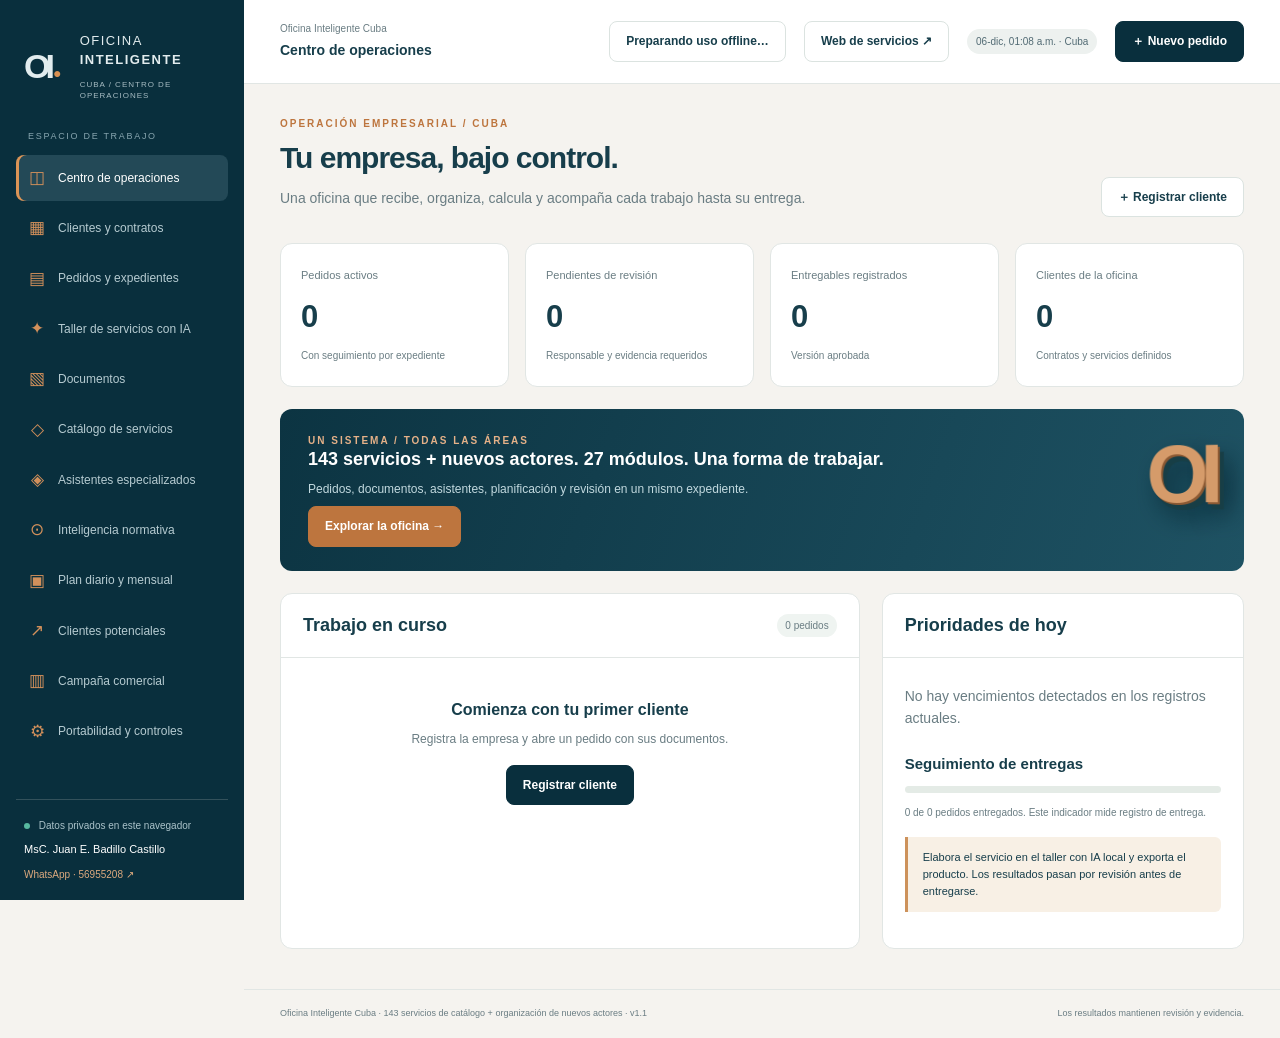
==== suite/web/app/index.html @ 15d46f13 "Integra Oficina Inteligente Cuba: 143 servicios, IA local, entregables y planificación" ====
<!doctype html>
<html lang="es"><head><meta charset="utf-8"><meta name="viewport" content="width=device-width,initial-scale=1"><meta name="theme-color" content="#092f3d"><link rel="manifest" href="manifest.webmanifest"><title>Oficina Inteligente Cuba · Centro de operaciones</title><link rel="stylesheet" href="style.css"></head>
<body><a class="skip" href="#main">Ir al contenido</a><aside class="sidebar"><a class="brand" href="#inicio"><span class="mark">OI<span>●</span></span><span>OFICINA<br><b>INTELIGENTE</b><small>CUBA / CENTRO DE OPERACIONES</small></span></a><div class="side-label">ESPACIO DE TRABAJO</div><nav id="nav" aria-label="Módulos de la oficina"></nav><div class="side-bottom"><span class="dot"></span> Datos privados en este navegador<p>MsC. Juan E. Badillo Castillo</p><a href="https://wa.me/5356955208" target="_blank" rel="noopener">WhatsApp · 56955208 ↗</a></div></aside><div class="workspace"><header class="topbar"><button id="menu" class="icon" aria-label="Abrir navegación">☰</button><div><span class="crumb">Oficina Inteligente Cuba</span><strong id="section-label">Centro de operaciones</strong></div><div class="top-actions"><button class="btn" id="offline-status" aria-label="Estado sin conexión">Preparando uso offline…</button><a class="btn" href="../">Web de servicios ↗</a><span class="chip" id="clock">America/Havana</span><button class="btn primary" data-action="new-case">＋ Nuevo pedido</button></div></header><main id="main" tabindex="-1"></main><footer>Oficina Inteligente Cuba · 143 servicios de catálogo + organización de nuevos actores · v1.1 <span>Los resultados mantienen revisión y evidencia.</span></footer></div><dialog id="modal"><div class="dialog-head"><h2 id="modal-title"></h2><button class="icon" id="close-modal" aria-label="Cerrar">✕</button></div><div id="modal-body"></div></dialog><div id="toast" role="status" aria-live="polite"></div><script src="data.js" defer></script><script src="zip.js" defer></script><script src="motor.js" defer></script><script src="workflows.js" defer></script><script src="ai.js" defer></script><script src="extractors.js" defer></script><script src="deliverables.js" defer></script><script src="browser-office.js" defer></script><script src="app.js" defer></script></body></html>
---- suite/web/app/style.css ----
:root{--navy:#092f3d;--ink:#173e4b;--muted:#6a7d83;--cream:#f5f3ef;--copper:#bd753e;--line:#e1e6e4;--white:#fff;--green:#207d69;--red:#b74343}*{box-sizing:border-box}body{margin:0;background:var(--cream);font:14px/1.55 Arial,Helvetica,sans-serif;color:var(--ink)}button,input,select,textarea{font:inherit}button,a,input,select,textarea{touch-action:manipulation}button,a{transition:background .2s,color .2s,transform .2s}a{color:inherit}button{cursor:pointer}button:disabled{cursor:wait;opacity:.6}a:focus-visible,button:focus-visible,input:focus-visible,textarea:focus-visible,select:focus-visible{outline:3px solid #d89b63;outline-offset:3px}.skip{position:absolute;left:12px;top:-80px;z-index:100;background:white;padding:10px}.skip:focus{top:10px}.sidebar{width:244px;position:fixed;inset:0 auto 0 0;background:var(--navy);color:#e2ecee;display:flex;flex-direction:column;padding:28px 16px 18px}.brand{display:flex;text-decoration:none;gap:13px;align-items:center;padding:4px 8px 28px;letter-spacing:1.5px;line-height:1.45;font-size:13px}.brand small{display:block;font-size:8px;color:#a6bbc2;letter-spacing:1px;margin-top:9px}.mark{font-size:34px;font-weight:800;letter-spacing:-5px;position:relative;width:50px}.mark span{color:#d89052;font-size:14px;margin-left:3px;letter-spacing:0}.side-label{font-size:9px;letter-spacing:1.7px;color:#87a5af;padding:0 12px 11px}nav{display:grid;gap:4px}nav a{text-decoration:none;padding:10px 12px;border-radius:8px;display:flex;gap:12px;align-items:center;color:#b6cbd1;font-size:12px}nav a.active,nav a:hover{background:#234957;color:white}nav a.active{box-shadow:inset 3px 0 #db9456}nav .navicon{width:18px;font-size:17px;text-align:center;color:#d2905b}.side-bottom{margin-top:auto;font-size:10px;border-top:1px solid #33515b;padding:18px 8px 0;color:#abc3ca}.side-bottom p{color:white;font-size:11px}.side-bottom a{text-decoration:none;color:#deaa7e}.dot{display:inline-block;width:6px;height:6px;background:#57b9a0;border-radius:50%;margin-right:6px}.workspace{margin-left:244px}.topbar{height:84px;display:flex;justify-content:space-between;align-items:center;padding:0 36px;background:#fff;border-bottom:1px solid var(--line)}.crumb{display:block;color:var(--muted);font-size:10px;margin-bottom:3px}.topbar strong{font-size:14px}.top-actions{display:flex;gap:18px;align-items:center}.chip,.badge{display:inline-block;font-size:10px;padding:5px 9px;border-radius:30px;background:#edf1ef;color:#526b74}.btn{border:1px solid #dbe3e0;border-radius:8px;padding:10px 16px;background:white;color:var(--ink);font-weight:600;font-size:12px;text-decoration:none;display:inline-flex;align-items:center;gap:6px}.btn:hover{background:#ebeeeb}.btn.primary{background:var(--navy);border-color:var(--navy);color:white}.btn.primary:hover{background:#1a4e60}.btn.copper{background:var(--copper);color:white;border-color:var(--copper)}.btn.small{padding:6px 10px;font-size:11px}.icon{border:0;background:transparent;color:inherit;font-size:19px;padding:8px}#menu{display:none}main{padding:32px 36px 40px;min-height:calc(100vh - 126px);max-width:1640px;margin:auto}.eyebrow{letter-spacing:2px;font-size:10px;text-transform:uppercase;color:var(--copper);font-weight:bold}h1{font-size:30px;letter-spacing:-1px;line-height:1.2;margin:8px 0 12px}h2{font-size:18px;line-height:1.3;margin:0}h3{font-size:15px;line-height:1.4;margin:7px 0}p{margin:8px 0}.muted{color:var(--muted)}.intro{display:flex;justify-content:space-between;gap:20px;align-items:end;margin-bottom:26px}.intro p{max-width:630px}.stats{display:grid;grid-template-columns:repeat(4,1fr);gap:16px;margin:22px 0}.stat{background:white;border:1px solid var(--line);border-radius:12px;padding:20px}.stat .label{color:var(--muted);font-size:11px}.stat strong{font-size:31px;display:block;margin:7px 0 3px;font-weight:700;letter-spacing:-1px}.stat small{color:var(--muted);font-size:10px}.grid{display:grid;grid-template-columns:repeat(3,1fr);gap:16px}.split{display:grid;grid-template-columns:1.6fr 1fr;gap:22px}.panel,.card{background:white;border:1px solid var(--line);border-radius:12px;overflow:hidden}.panel-head{display:flex;justify-content:space-between;align-items:center;padding:20px 22px;border-bottom:1px solid var(--line)}.panel-body{padding:20px 22px}.card{padding:22px;position:relative}.card:hover{border-color:#b7c9c8}.card .tag{font-size:9px;letter-spacing:1px;color:var(--copper);text-transform:uppercase}.card p{font-size:12px;color:var(--muted)}.card .card-foot{display:flex;justify-content:space-between;align-items:center;margin-top:20px;gap:8px}.card.agent:before{content:'';display:block;width:38px;height:38px;background:linear-gradient(140deg,#244f5e,#083342);border-radius:12px;box-shadow:4px 5px 0 #ead9c7;margin-bottom:16px}.agent:nth-child(3n):before{background:linear-gradient(130deg,#d3955f,#aa6330)}.searchbar{display:flex;gap:12px;margin:22px 0;flex-wrap:wrap}.searchbar input{flex:1;min-width:230px}.searchbar select{max-width:300px}input,select,textarea{border:1px solid #d8e1df;border-radius:7px;padding:10px 12px;background:white;color:var(--ink);width:100%}textarea{min-height:110px;resize:vertical}label{display:block;font-size:11px;font-weight:600;margin:13px 0 5px}.form-grid{display:grid;grid-template-columns:1fr 1fr;gap:0 16px}.form-grid .full{grid-column:1/-1}.form-actions{display:flex;justify-content:flex-end;gap:10px;margin-top:24px}.hint{font-size:10px;color:var(--muted);margin-top:6px}.table-wrap{overflow:auto}table{width:100%;border-collapse:collapse;text-align:left}th{font-size:9px;text-transform:uppercase;letter-spacing:.7px;color:var(--muted);padding:11px 15px;background:#f7f9f8;white-space:nowrap}td{padding:14px 15px;border-bottom:1px solid #edf0ee;font-size:11px}td a,td button{text-decoration:none}.table-name{font-weight:600;display:block;color:var(--ink);font-size:12px}.badge.green{background:#e2f0eb;color:#1d7560}.badge.amber{background:#faf0db;color:#986d21}.badge.red{background:#fbeaea;color:#ad3e3e}.empty{padding:40px 25px;text-align:center;color:var(--muted);font-size:12px}.empty strong{display:block;font-size:16px;color:var(--ink);margin-bottom:7px}.empty .btn{margin-top:16px}.hero-panel{background:linear-gradient(110deg,#0c3442,#1e5263);padding:24px 28px;color:white;display:flex;justify-content:space-between;border-radius:12px;gap:25px;margin-bottom:22px;position:relative;overflow:hidden}.hero-panel .eyebrow{color:#e5b188}.hero-panel p{font-size:12px;color:#c2d9df}.hero-symbol{font-size:82px;line-height:1;font-weight:800;letter-spacing:-8px;color:#d59b6a;transform:perspective(400px) rotateY(-14deg);text-shadow:2px 2px 0 #8b5933,6px 7px 0 #173e46,10px 13px 24px #062835}.alert-row{display:flex;gap:12px;padding:14px 0;border-bottom:1px solid var(--line)}.alert-row .alert-icon{width:26px;height:26px;border-radius:7px;background:#fff0db;color:#b97b34;text-align:center;line-height:26px}.alert-row p{font-size:11px;margin:0}.alert-row small{font-size:10px;color:var(--muted)}.progress{height:7px;border-radius:6px;background:#e4ebe6;overflow:hidden;margin:12px 0}.progress span{height:100%;display:block;background:var(--green)}.metric-list{display:grid;grid-template-columns:repeat(2,1fr);gap:12px}.metric{padding:15px;background:#f4f7f5;border-radius:8px}.metric b{display:block;font-size:20px}.metric span{font-size:10px;color:var(--muted)}.detail-actions{display:flex;gap:8px;flex-wrap:wrap;margin:18px 0}.notice{font-size:11px;background:#f8f0e5;border-left:3px solid #cd925b;padding:12px 15px;border-radius:0 6px 6px 0;margin:16px 0}.code{background:#f5f8f6;padding:15px;border-radius:8px;font-size:11px;white-space:pre-wrap;overflow-wrap:anywhere;max-height:400px;overflow:auto}.checkline{display:flex;align-items:center;gap:9px;margin:15px 0;font-size:11px}.checkline input{width:auto}.gallery{display:grid;grid-template-columns:repeat(4,1fr);gap:18px}.gallery figure{margin:0}.gallery img{width:100%;height:auto;border-radius:12px;box-shadow:0 7px 18px #092f3d16}.gallery figcaption{font-size:11px;margin:10px 0 20px;font-weight:600}.kanban{display:grid;grid-template-columns:repeat(4,1fr);gap:15px}.kanban-col{background:#eaf0ed;border-radius:12px;padding:15px}.kanban-col h3{font-size:12px;margin-bottom:15px}.lead-card{background:white;border-radius:8px;padding:15px;margin-bottom:12px;border:1px solid #dce5e0}.lead-card p{font-size:11px;color:var(--muted)}dialog{width:min(800px,95vw);border:1px solid var(--line);border-radius:15px;padding:0;color:var(--ink);max-height:90vh;box-shadow:0 30px 90px #092f3d44}dialog::backdrop{background:#092f3d88;backdrop-filter:blur(3px)}.dialog-head{display:flex;justify-content:space-between;align-items:center;border-bottom:1px solid var(--line);padding:20px 25px;position:sticky;top:0;background:white;z-index:1}#modal-body{padding:22px 25px}#toast{position:fixed;right:25px;bottom:24px;max-width:420px;background:#092f3d;color:white;border-radius:8px;padding:13px 20px;box-shadow:0 5px 30px #092f3d33;z-index:100;opacity:0;transform:translateY(15px);pointer-events:none;transition:.2s}#toast.visible{opacity:1;transform:translateY(0)}footer{border-top:1px solid var(--line);padding:17px 36px;font-size:9px;color:var(--muted);display:flex;justify-content:space-between;gap:15px}.nowrap{white-space:nowrap}.count{background:#eff4f1;padding:4px 8px;border-radius:20px;color:var(--muted);font-size:10px}ol,ul{padding-left:20px;font-size:12px}li{margin:8px 0}@media(max-width:1150px){.grid{grid-template-columns:repeat(2,1fr)}.gallery{grid-template-columns:repeat(3,1fr)}.chip{display:none}.kanban{grid-template-columns:repeat(2,1fr)}.split{grid-template-columns:1fr}}@media(max-width:800px){.sidebar{transform:translateX(-100%);z-index:40;transition:.2s}.sidebar.open{transform:none;box-shadow:10px 0 50px #092f3d55}.workspace{margin-left:0}.topbar{padding:0 18px;gap:12px}.topbar>div:first-of-type{margin-right:auto}#menu{display:block}main{padding:24px 18px}.stats{grid-template-columns:repeat(2,1fr)}.grid,.gallery{grid-template-columns:repeat(2,1fr)}.intro{align-items:start;flex-direction:column}h1{font-size:26px}footer{padding:15px 18px;display:block}.hero-symbol{font-size:60px}.top-actions .btn{padding:9px 11px}.form-grid{grid-template-columns:1fr}.form-grid .full{grid-column:auto}}@media(max-width:480px){.grid,.gallery,.kanban{grid-template-columns:1fr}.hero-symbol{display:none}.stat{padding:16px}.stats{gap:10px}.stat strong{font-size:27px}.metric-list{grid-template-columns:1fr}.topbar strong{font-size:11px}}@media(prefers-reduced-motion:reduce){*{transition:none!important;scroll-behavior:auto!important}}

.client-product{padding:24px;background:#fff;border:1px solid #d7e1e4;border-top:4px solid #b96935;border-radius:12px;margin:20px 0}.client-product h2{font-size:28px}.client-product h3{margin-top:28px}.preserve{white-space:pre-wrap}#ai-progress:not(:empty){padding:14px;border-radius:10px;background:#e9f1ef;color:#073b4c;margin:14px 0;word-break:break-word}#specialist-answer{white-space:pre-wrap}
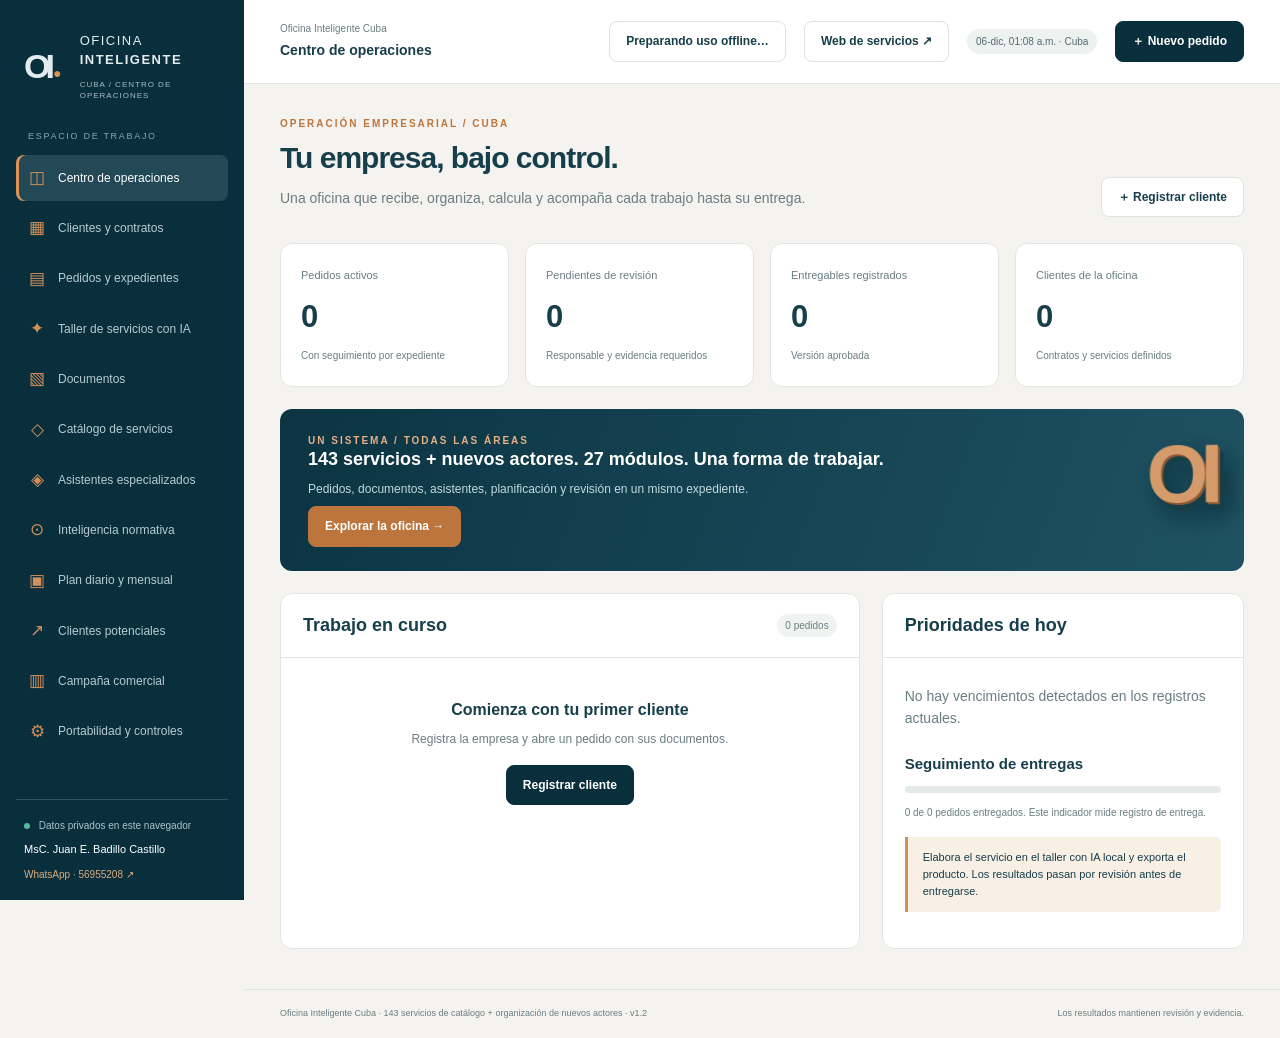
==== commit 82aaaa87: "Integra Oficina Inteligente Cuba: 143 servicios, IA local, entregables y planificación" ====
--- a/suite/web/app/index.html
+++ b/suite/web/app/index.html
@@ -1,3 +1,3 @@
 <!doctype html>
 <html lang="es"><head><meta charset="utf-8"><meta name="viewport" content="width=device-width,initial-scale=1"><meta name="theme-color" content="#092f3d"><link rel="manifest" href="manifest.webmanifest"><title>Oficina Inteligente Cuba · Centro de operaciones</title><link rel="stylesheet" href="style.css"></head>
-<body><a class="skip" href="#main">Ir al contenido</a><aside class="sidebar"><a class="brand" href="#inicio"><span class="mark">OI<span>●</span></span><span>OFICINA<br><b>INTELIGENTE</b><small>CUBA / CENTRO DE OPERACIONES</small></span></a><div class="side-label">ESPACIO DE TRABAJO</div><nav id="nav" aria-label="Módulos de la oficina"></nav><div class="side-bottom"><span class="dot"></span> Datos privados en este navegador<p>MsC. Juan E. Badillo Castillo</p><a href="https://wa.me/5356955208" target="_blank" rel="noopener">WhatsApp · 56955208 ↗</a></div></aside><div class="workspace"><header class="topbar"><button id="menu" class="icon" aria-label="Abrir navegación">☰</button><div><span class="crumb">Oficina Inteligente Cuba</span><strong id="section-label">Centro de operaciones</strong></div><div class="top-actions"><button class="btn" id="offline-status" aria-label="Estado sin conexión">Preparando uso offline…</button><a class="btn" href="../">Web de servicios ↗</a><span class="chip" id="clock">America/Havana</span><button class="btn primary" data-action="new-case">＋ Nuevo pedido</button></div></header><main id="main" tabindex="-1"></main><footer>Oficina Inteligente Cuba · 143 servicios de catálogo + organización de nuevos actores · v1.1 <span>Los resultados mantienen revisión y evidencia.</span></footer></div><dialog id="modal"><div class="dialog-head"><h2 id="modal-title"></h2><button class="icon" id="close-modal" aria-label="Cerrar">✕</button></div><div id="modal-body"></div></dialog><div id="toast" role="status" aria-live="polite"></div><script src="data.js" defer></script><script src="zip.js" defer></script><script src="motor.js" defer></script><script src="workflows.js" defer></script><script src="ai.js" defer></script><script src="extractors.js" defer></script><script src="deliverables.js" defer></script><script src="browser-office.js" defer></script><script src="app.js" defer></script></body></html>
+<body><a class="skip" href="#main">Ir al contenido</a><aside class="sidebar"><a class="brand" href="#inicio"><span class="mark">OI<span>●</span></span><span>OFICINA<br><b>INTELIGENTE</b><small>CUBA / CENTRO DE OPERACIONES</small></span></a><div class="side-label">ESPACIO DE TRABAJO</div><nav id="nav" aria-label="Módulos de la oficina"></nav><div class="side-bottom"><span class="dot"></span> Datos privados en este navegador<p>MsC. Juan E. Badillo Castillo</p><a href="https://wa.me/5356955208" target="_blank" rel="noopener">WhatsApp · 56955208 ↗</a></div></aside><div class="workspace"><header class="topbar"><button id="menu" class="icon" aria-label="Abrir navegación">☰</button><div><span class="crumb">Oficina Inteligente Cuba</span><strong id="section-label">Centro de operaciones</strong></div><div class="top-actions"><button class="btn" id="offline-status" aria-label="Estado sin conexión">Preparando uso offline…</button><a class="btn" href="../">Web de servicios ↗</a><span class="chip" id="clock">America/Havana</span><button class="btn primary" data-action="new-case">＋ Nuevo pedido</button></div></header><main id="main" tabindex="-1"></main><footer>Oficina Inteligente Cuba · 143 servicios de catálogo + organización de nuevos actores · v1.2 <span>Los resultados mantienen revisión y evidencia.</span></footer></div><dialog id="modal"><div class="dialog-head"><h2 id="modal-title"></h2><button class="icon" id="close-modal" aria-label="Cerrar">✕</button></div><div id="modal-body"></div></dialog><div id="toast" role="status" aria-live="polite"></div><script src="data.js" defer></script><script src="zip.js" defer></script><script src="motor.js" defer></script><script src="workflows.js" defer></script><script src="ai.js" defer></script><script src="extractors.js" defer></script><script src="deliverables.js" defer></script><script src="browser-office.js" defer></script><script src="app.js" defer></script></body></html>
